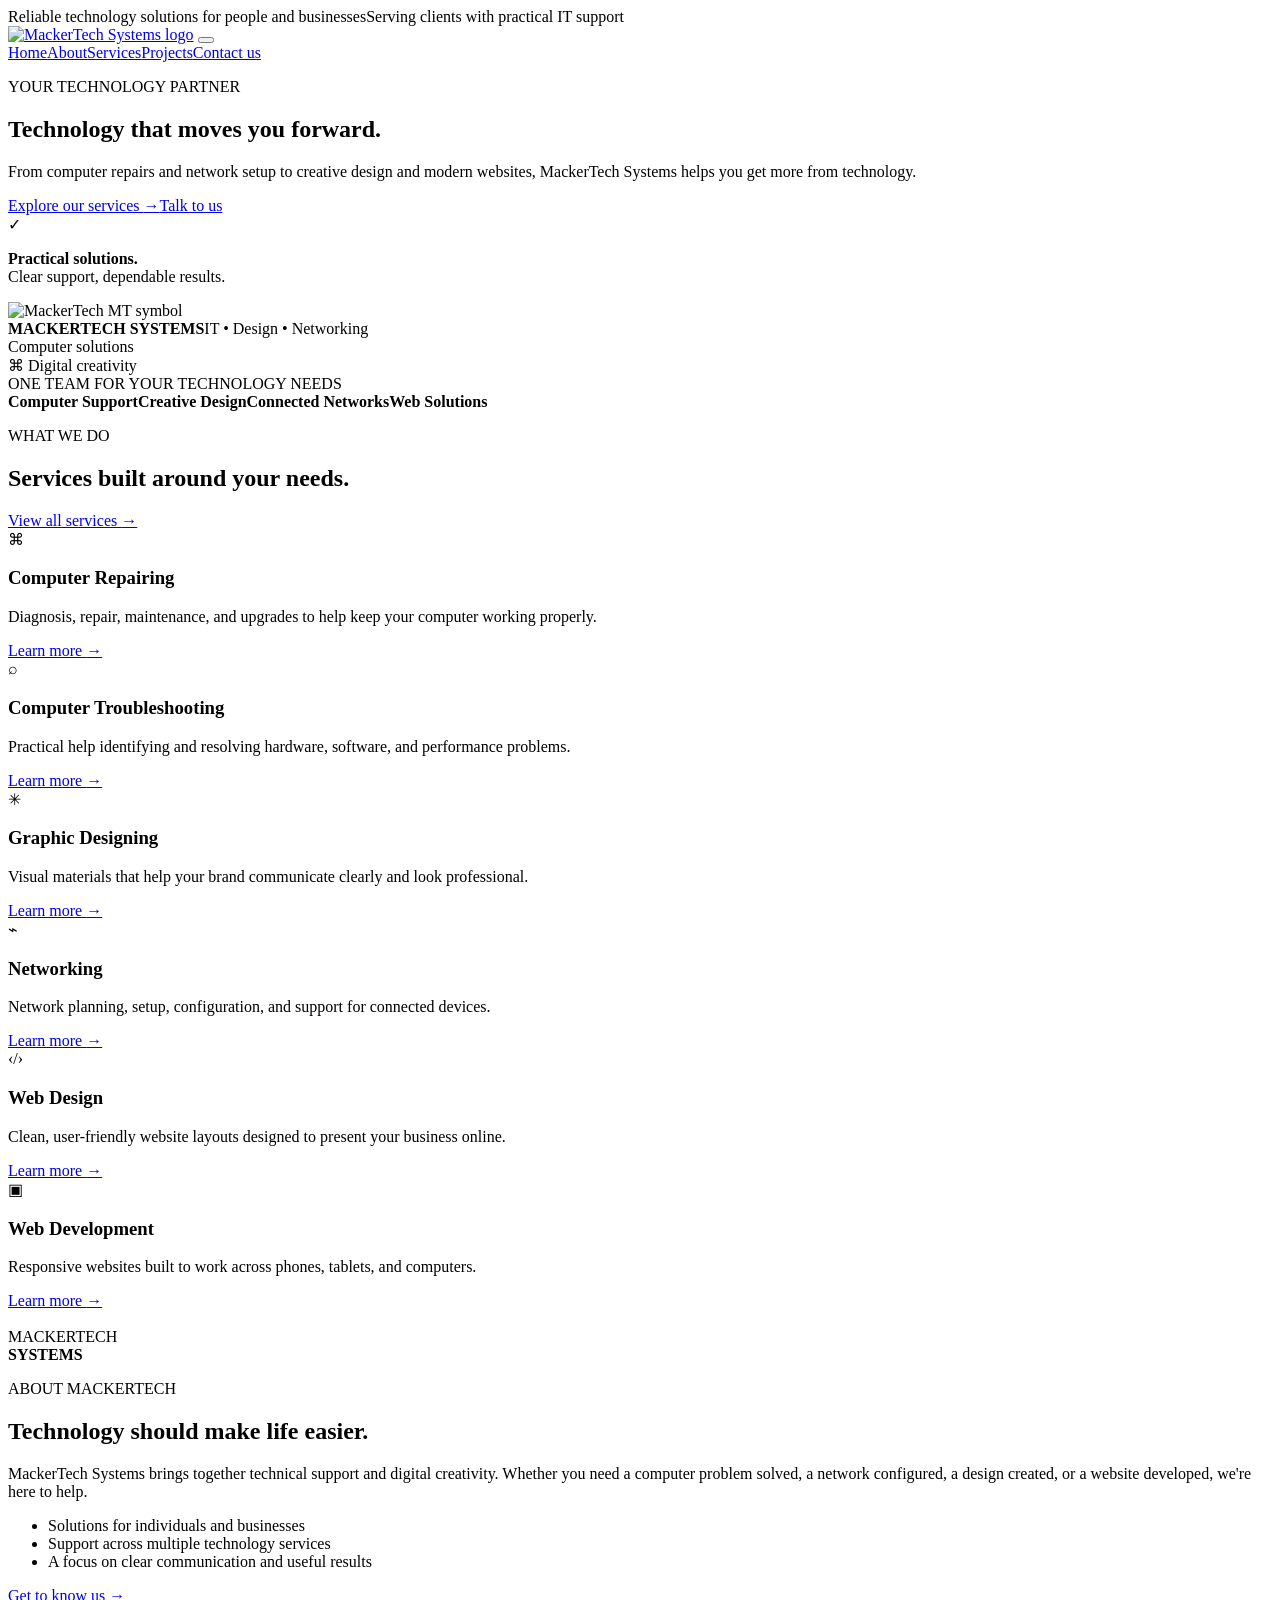
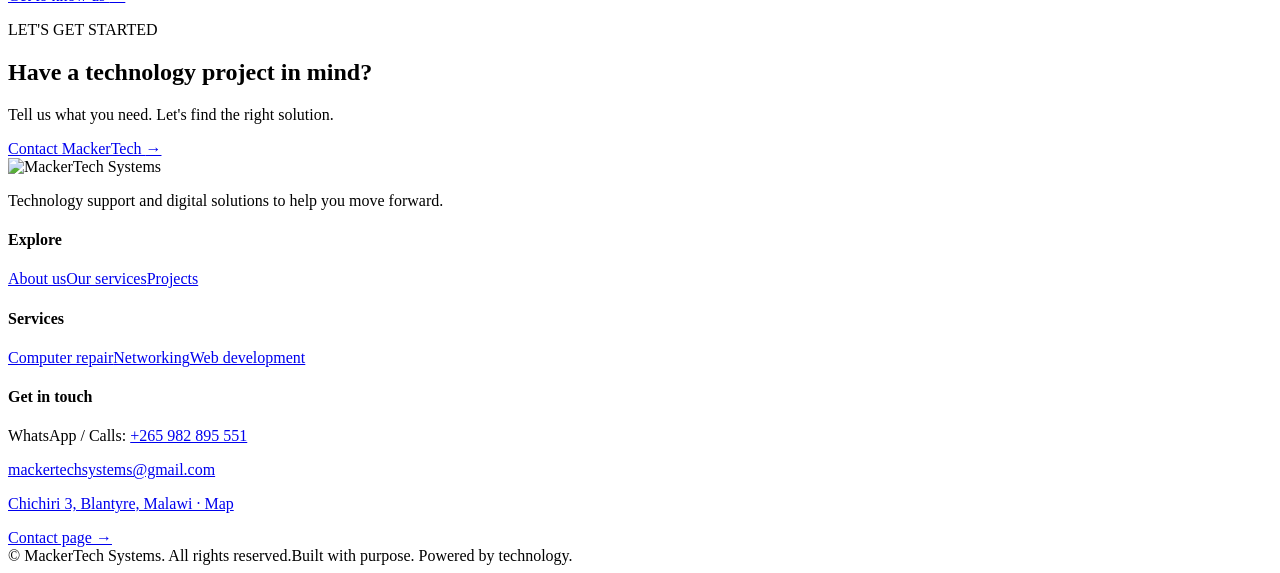
==== index.html @ 125aa9da "adding" ====
<!DOCTYPE html>
<html lang="en">
<head>
  <meta charset="UTF-8">
  <meta name="viewport" content="width=device-width, initial-scale=1.0">
  <meta name="description" content="MackerTech Systems provides computer repair, IT troubleshooting, graphic design, networking, and web design and development services.">
  <title>MackerTech Systems | Technology Made Simple</title>
  <link rel="icon" href="assets/mackertech-icon.png" type="image/png">
  <link rel="stylesheet" href="css/style.css">
  <script src="js/main.js" defer></script>
</head>
<body>
  <div class="top-strip"><div class="container top-strip-inner"><span>Reliable technology solutions for people and businesses</span><span>Serving clients with practical IT support</span></div></div>
  <header class="site-header">
    <div class="container nav-wrap">
      <a class="brand" href="index.html" aria-label="MackerTech Systems home"><img src="assets/mackertech-full-logo.png" alt="MackerTech Systems logo"></a>
      <button class="menu-toggle" aria-label="Open navigation" aria-expanded="false"><span></span><span></span><span></span></button>
      <nav class="main-nav" aria-label="Main navigation">
        <a class="active" href="index.html">Home</a><a href="about.html">About</a><a href="services.html">Services</a><a href="projects.html">Projects</a><a href="contact.html" class="nav-cta">Contact us</a>
      </nav>
    </div>
  </header>

  <main>
    <section class="hero">
      <div class="container hero-grid">
        <div class="hero-copy">
          <p class="eyebrow"><span class="eyebrow-line"></span> YOUR TECHNOLOGY PARTNER</p>
          <h1>Technology that <span>moves you forward.</span></h1>
          <p class="hero-lead">From computer repairs and network setup to creative design and modern websites, MackerTech Systems helps you get more from technology.</p>
          <div class="hero-actions"><a class="btn btn-primary" href="services.html">Explore our services <span>→</span></a><a class="btn btn-outline" href="contact.html">Talk to us</a></div>
          <div class="hero-proof"><div class="proof-icon">✓</div><p><strong>Practical solutions.</strong><br><span>Clear support, dependable results.</span></p></div>
        </div>
        <div class="hero-visual">
          <div class="visual-glow"></div>
          <div class="visual-card main-visual-card"><img src="assets/mackertech-icon.png" alt="MackerTech MT symbol"><div class="visual-caption"><strong>MACKERTECH SYSTEMS</strong><span>IT • Design • Networking</span></div></div>
          <div class="floating-chip chip-one"><span class="chip-dot"></span> Computer solutions</div>
          <div class="floating-chip chip-two"><span class="chip-symbol">⌘</span> Digital creativity</div>
          <div class="visual-ring ring-one"></div><div class="visual-ring ring-two"></div>
        </div>
      </div>
      <div class="hero-bottom-shape"></div>
    </section>

    <section class="trust-row"><div class="container trust-inner"><span>ONE TEAM FOR YOUR TECHNOLOGY NEEDS</span><div class="trust-items"><b>Computer Support</b><i></i><b>Creative Design</b><i></i><b>Connected Networks</b><i></i><b>Web Solutions</b></div></div></section>

    <section class="section section-services">
      <div class="container">
        <div class="section-heading"><div><p class="eyebrow">WHAT WE DO</p><h2>Services built around <span>your needs.</span></h2></div><a class="text-link" href="services.html">View all services <span>→</span></a></div>
        <div class="service-grid">
          <article class="service-card"><div class="service-icon">⌘</div><h3>Computer Repairing</h3><p>Diagnosis, repair, maintenance, and upgrades to help keep your computer working properly.</p><a href="services.html#computer-repair">Learn more <span>→</span></a></article>
          <article class="service-card"><div class="service-icon">⌕</div><h3>Computer Troubleshooting</h3><p>Practical help identifying and resolving hardware, software, and performance problems.</p><a href="services.html#troubleshooting">Learn more <span>→</span></a></article>
          <article class="service-card"><div class="service-icon">✳</div><h3>Graphic Designing</h3><p>Visual materials that help your brand communicate clearly and look professional.</p><a href="services.html#graphic-design">Learn more <span>→</span></a></article>
          <article class="service-card"><div class="service-icon">⌁</div><h3>Networking</h3><p>Network planning, setup, configuration, and support for connected devices.</p><a href="services.html#networking">Learn more <span>→</span></a></article>
          <article class="service-card"><div class="service-icon">‹/›</div><h3>Web Design</h3><p>Clean, user-friendly website layouts designed to present your business online.</p><a href="services.html#web-design">Learn more <span>→</span></a></article>
          <article class="service-card"><div class="service-icon">▣</div><h3>Web Development</h3><p>Responsive websites built to work across phones, tablets, and computers.</p><a href="services.html#web-development">Learn more <span>→</span></a></article>
        </div>
      </div>
    </section>

    <section class="section about-preview"><div class="container about-grid"><div class="about-art"><img src="assets/mackertech-icon.png" alt="" class="about-mark"><div class="about-art-label">MACKERTECH<br><strong>SYSTEMS</strong></div></div><div class="about-copy"><p class="eyebrow">ABOUT MACKERTECH</p><h2>Technology should make life <span>easier.</span></h2><p>MackerTech Systems brings together technical support and digital creativity. Whether you need a computer problem solved, a network configured, a design created, or a website developed, we're here to help.</p><ul class="check-list"><li>Solutions for individuals and businesses</li><li>Support across multiple technology services</li><li>A focus on clear communication and useful results</li></ul><a class="btn btn-primary" href="about.html">Get to know us <span>→</span></a></div></div></section>

    <section class="cta-band"><div class="container cta-inner"><div><p class="eyebrow eyebrow-light">LET'S GET STARTED</p><h2>Have a technology project in mind?</h2><p>Tell us what you need. Let's find the right solution.</p></div><a class="btn btn-white" href="contact.html">Contact MackerTech <span>→</span></a></div></section>
  </main>
  <footer class="site-footer"><div class="container footer-main"><div class="footer-brand"><img src="assets/mackertech-full-logo.png" alt="MackerTech Systems"><p>Technology support and digital solutions to help you move forward.</p></div><div><h4>Explore</h4><a href="about.html">About us</a><a href="services.html">Our services</a><a href="projects.html">Projects</a></div><div><h4>Services</h4><a href="services.html#computer-repair">Computer repair</a><a href="services.html#networking">Networking</a><a href="services.html#web-development">Web development</a></div><div><h4>Get in touch</h4><p>WhatsApp / Calls: <a href="https://wa.me/265982895551">+265 982 895 551</a></p><p><a href="mailto:mackertechsystems@gmail.com">mackertechsystems@gmail.com</a></p><p><a href="https://maps.app.goo.gl/FxrRPJt1HTdb8LQ96" target="_blank" rel="noopener">Chichiri 3, Blantyre, Malawi · Map</a></p><a href="contact.html">Contact page →</a></div></div><div class="container footer-bottom"><span>© <span data-year></span> MackerTech Systems. All rights reserved.</span><span>Built with purpose. Powered by technology.</span></div></footer>
</body>
</html>
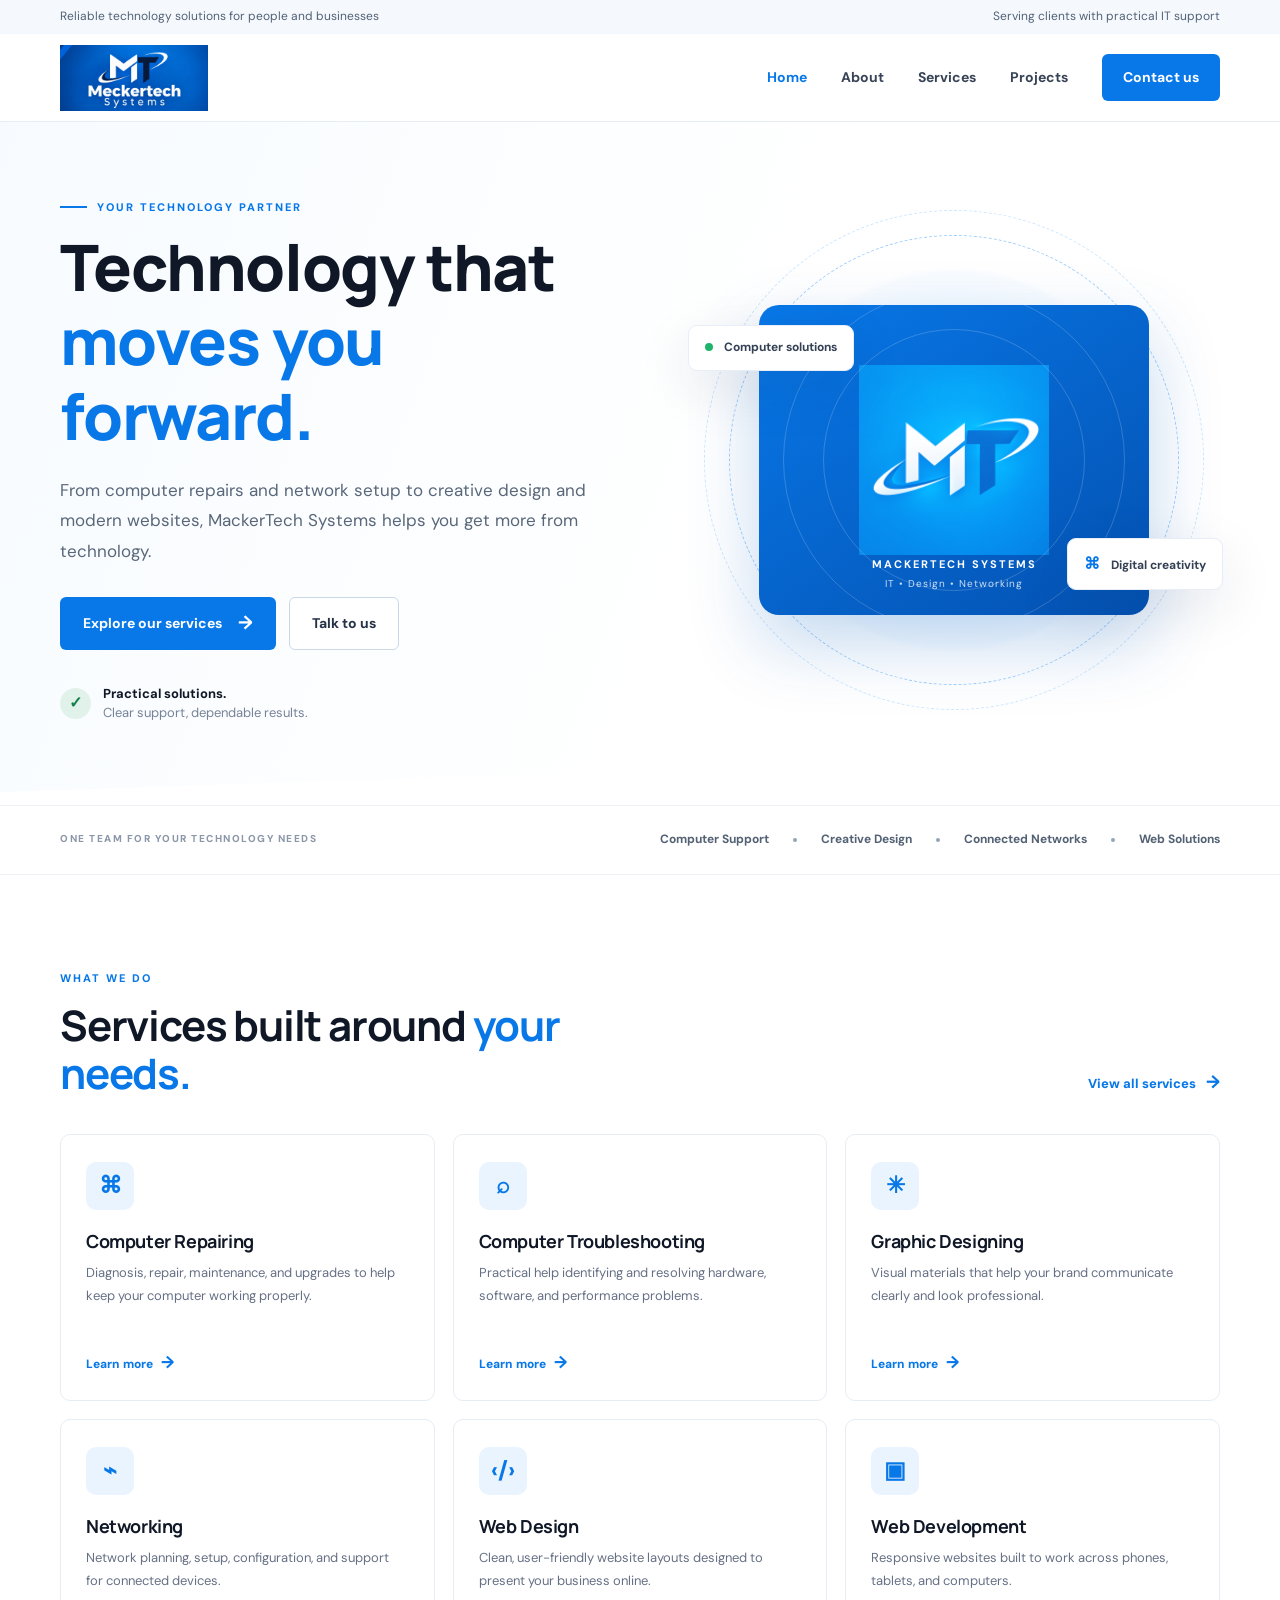
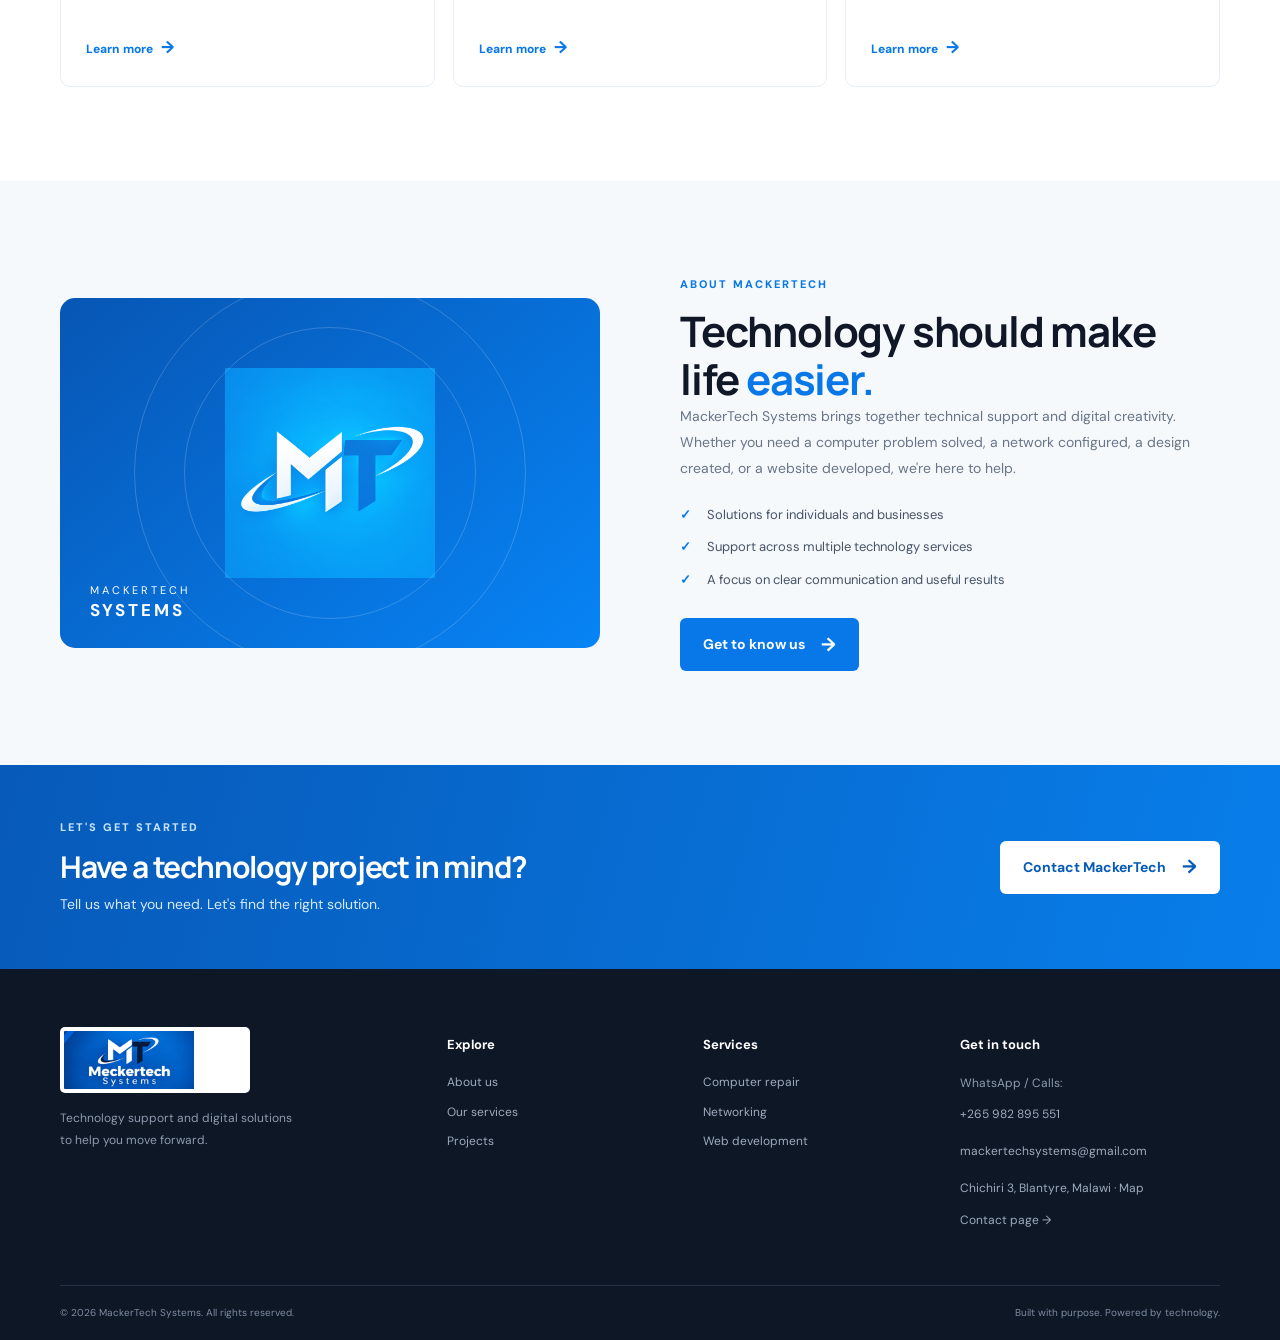
==== commit 78c3e226: "Merge branch 'main' of https://github.com/gondwe090/MackerTech-Systems-Website-" ====
--- a/index.html
+++ b/index.html
@@ -3,6 +3,7 @@
 <head>
   <meta charset="UTF-8">
   <meta name="viewport" content="width=device-width, initial-scale=1.0">
+  <meta name="keywords" content="MackerTech Systems, computer repair, mackertech-systems, graphic design, networking, web design, web development, technology support, Malawi, mackertech systems mw">
   <meta name="description" content="MackerTech Systems provides computer repair, IT troubleshooting, graphic design, networking, and web design and development services.">
   <title>MackerTech Systems | Technology Made Simple</title>
   <link rel="icon" href="assets/mackertech-icon.png" type="image/png">
--- a/css/style.css
+++ b/css/style.css
@@ -0,0 +1,20 @@
+@import url('https://fonts.googleapis.com/css2?family=DM+Sans:wght@400;500;600;700;800&family=Manrope:wght@400;500;600;700;800&display=swap');
+:root{--blue:#0878e8;--blue-dark:#0759b5;--blue-soft:#eaf4ff;--ink:#101827;--muted:#667085;--line:#e7edf4;--white:#fff;--soft:#f6f9fc;--shadow:0 18px 55px rgba(16,40,75,.10)}
+*{box-sizing:border-box}html{scroll-behavior:smooth;scroll-padding-top:100px}body{margin:0;background:#fff;color:var(--ink);font-family:'DM Sans',Arial,sans-serif;line-height:1.65}a{color:inherit;text-decoration:none}img{max-width:100%;display:block}.container{width:min(1160px,calc(100% - 44px));margin:auto}.top-strip{background:#f5f9fe;color:#526174;font-size:12px}.top-strip-inner{min-height:34px;display:flex;justify-content:space-between;align-items:center}.site-header{height:88px;background:#fff;position:sticky;top:0;z-index:50;border-bottom:1px solid rgba(225,233,243,.8)}.nav-wrap{height:100%;display:flex;align-items:center;justify-content:space-between}.brand img{width:205px;height:66px;object-fit:contain;object-position:left center}.main-nav{display:flex;align-items:center;gap:34px;font-size:14px;font-weight:700;color:#384456}.main-nav a{transition:color .2s}.main-nav a:hover,.main-nav a.active{color:var(--blue)}.main-nav .nav-cta{padding:12px 21px;background:var(--blue);color:white;border-radius:6px}.main-nav .nav-cta:hover{background:var(--blue-dark);color:white}.menu-toggle{display:none;background:none;border:0;padding:8px}.menu-toggle span{display:block;width:24px;height:2px;background:#172235;margin:5px}
+.hero{position:relative;overflow:hidden;background:linear-gradient(110deg,#f7fbff 0%,#fff 58%);padding:76px 0 82px}.hero-grid{display:grid;grid-template-columns:1.05fr .95fr;align-items:center;gap:40px;position:relative;z-index:1}.eyebrow{font-size:11px;font-weight:800;letter-spacing:2px;color:var(--blue);margin:0 0 14px;display:flex;align-items:center;gap:10px}.eyebrow-line{width:27px;height:2px;background:var(--blue)}h1,h2,h3,h4,p{margin-top:0}h1,h2,h3{font-family:Manrope,'DM Sans',sans-serif;line-height:1.16;letter-spacing:-1.2px}.hero h1{font-size:clamp(42px,5vw,66px);max-width:650px;margin:0 0 22px;font-weight:800}.hero h1 span,h2 span,.page-hero h1 span{color:var(--blue)}.hero-lead{max-width:565px;font-size:17px;line-height:1.8;color:#596779;margin-bottom:30px}.hero-actions{display:flex;gap:13px;flex-wrap:wrap}.btn{display:inline-flex;align-items:center;justify-content:center;gap:16px;padding:14px 22px;border-radius:6px;font-weight:700;font-size:14px;transition:.2s;border:1px solid transparent}.btn span{font-size:19px;line-height:10px}.btn-primary{background:var(--blue);color:white}.btn-primary:hover{background:var(--blue-dark);transform:translateY(-2px)}.btn-outline{border-color:#cbd8e7;color:#253247;background:#fff}.btn-outline:hover{border-color:var(--blue);color:var(--blue)}.hero-proof{display:flex;align-items:center;gap:12px;margin-top:34px}.proof-icon{width:31px;height:31px;border-radius:50%;background:#e0f2e9;color:#16804b;display:grid;place-items:center;font-weight:900}.hero-proof p{margin:0;font-size:13px;line-height:1.5}.hero-proof p span{color:#778397}.hero-visual{min-height:410px;position:relative;display:grid;place-items:center}.visual-glow{position:absolute;width:390px;height:390px;border-radius:50%;background:radial-gradient(circle,#d8edff 0%,rgba(216,237,255,.15) 68%,transparent 70%)}.main-visual-card{position:relative;z-index:2;width:min(390px,82%);height:310px;background:linear-gradient(145deg,#0878e8,#0451b1);border-radius:20px;box-shadow:0 28px 70px rgba(0,91,190,.24);display:flex;flex-direction:column;align-items:center;justify-content:center;overflow:hidden}.main-visual-card:before,.main-visual-card:after{content:"";position:absolute;border:1px solid rgba(255,255,255,.18);border-radius:50%;width:340px;height:340px}.main-visual-card:after{width:260px;height:260px}.main-visual-card img{width:190px;height:190px;object-fit:contain;position:relative;z-index:1;mix-blend-mode:screen}.visual-caption{position:absolute;bottom:23px;text-align:center;color:#fff;z-index:2;display:grid;gap:3px;letter-spacing:2px;font-size:11px}.visual-caption span{font-size:10px;letter-spacing:1px;opacity:.8}.floating-chip{position:absolute;z-index:3;background:#fff;border:1px solid #e7eef7;box-shadow:var(--shadow);padding:12px 16px;border-radius:9px;font-size:12px;font-weight:700;color:#344054}.chip-one{top:70px;left:0}.chip-two{right:-3px;bottom:75px}.chip-dot{display:inline-block;width:8px;height:8px;background:#20b36b;border-radius:50%;margin-right:8px}.chip-symbol{color:var(--blue);font-size:16px;margin-right:8px}.visual-ring{position:absolute;border:1px dashed #9ecfff;border-radius:50%;width:450px;height:450px}.ring-two{width:500px;height:500px;opacity:.5}.hero-bottom-shape{position:absolute;bottom:-90px;left:-3%;width:106%;height:125px;background:#fff;transform:rotate(-2deg)}
+.trust-row{border-top:1px solid #eef2f6;border-bottom:1px solid #eef2f6;padding:24px 0}.trust-inner{display:flex;align-items:center;justify-content:space-between;gap:20px}.trust-inner>span{font-size:10px;letter-spacing:1.5px;font-weight:800;color:#8b97a8}.trust-items{display:flex;align-items:center;gap:24px;color:#536174;font-size:12px}.trust-items i{height:4px;width:4px;background:#93a3b8;border-radius:50%}.section{padding:94px 0}.section-heading{display:flex;justify-content:space-between;align-items:end;margin-bottom:36px}.section-heading h2,.about-copy h2,.contact-info h2{font-size:clamp(30px,3.5vw,42px);margin:0;max-width:600px}.text-link{color:var(--blue);font-size:13px;font-weight:800}.text-link span{font-size:18px;margin-left:7px}.service-grid{display:grid;grid-template-columns:repeat(3,1fr);gap:18px}.service-card{border:1px solid var(--line);border-radius:10px;padding:27px 25px 24px;background:#fff;transition:.25s}.service-card:hover{transform:translateY(-5px);box-shadow:var(--shadow);border-color:#cfe5ff}.service-icon,.detail-icon{width:48px;height:48px;display:grid;place-items:center;border-radius:10px;background:var(--blue-soft);color:var(--blue);font-size:23px;font-weight:800;margin-bottom:21px}.service-card h3{font-size:18px;letter-spacing:-.4px;margin-bottom:10px}.service-card p{font-size:13px;color:var(--muted);line-height:1.75;min-height:68px;margin-bottom:18px}.service-card a{font-size:12px;font-weight:800;color:var(--blue)}.service-card a span{font-size:17px;margin-left:5px}
+.about-preview{background:var(--soft)}.about-grid{display:grid;grid-template-columns:1fr 1fr;gap:80px;align-items:center}.about-art{height:350px;border-radius:15px;background:linear-gradient(140deg,#0756b4,#0784f5);display:grid;place-items:center;position:relative;overflow:hidden}.about-art:before,.about-art:after{content:"";position:absolute;border:1px solid rgba(255,255,255,.18);width:390px;height:390px;border-radius:50%}.about-art:after{width:290px;height:290px}.about-mark{width:210px;height:210px;object-fit:contain;position:relative;z-index:1;mix-blend-mode:screen}.about-art-label{position:absolute;bottom:24px;left:30px;color:white;letter-spacing:3px;font-size:11px;line-height:1.5}.about-art-label strong{font-size:17px}.about-copy p:not(.eyebrow){font-size:14px;color:#687587;line-height:1.85}.check-list{list-style:none;padding:0;margin:22px 0 28px}.check-list li{position:relative;padding-left:27px;margin:11px 0;font-size:13px;color:#465467}.check-list li:before{content:"✓";position:absolute;left:0;color:var(--blue);font-weight:900}.cta-band{background:linear-gradient(105deg,#075ab9,#087eea);padding:53px 0;color:white}.cta-inner{display:flex;align-items:center;justify-content:space-between;gap:25px}.cta-inner h2{font-size:30px;margin:0 0 8px}.cta-inner p:not(.eyebrow){margin:0;color:#d7eaff;font-size:14px}.eyebrow-light{color:#c8e4ff}.btn-white{background:#fff;color:#075bb8}.btn-white:hover{background:#eaf4ff;transform:translateY(-2px)}
+.site-footer{background:#0e1726;color:#c4cedb;padding:58px 0 0}.footer-main{display:grid;grid-template-columns:1.6fr 1fr 1fr 1.2fr;gap:40px;padding-bottom:44px}.footer-brand img{width:190px;height:66px;object-fit:contain;object-position:left center;background:#fff;border-radius:5px;padding:4px}.footer-brand p,.site-footer p{font-size:12px;color:#8e9bad;line-height:1.8;max-width:240px;margin-top:15px}.site-footer h4{font-size:13px;color:#fff;margin:7px 0 17px}.site-footer a{display:block;font-size:12px;color:#9eabbc;margin:10px 0}.site-footer a:hover{color:#fff}.placeholder-note{font-size:11px!important}.footer-bottom{border-top:1px solid #253144;padding:19px 0;display:flex;justify-content:space-between;gap:15px;color:#7f8da0;font-size:10px}
+.page-hero{padding:75px 0 70px;background:linear-gradient(105deg,#f3f9ff,#fff 70%);border-bottom:1px solid #edf2f7}.page-hero h1{font-size:clamp(38px,5vw,54px);margin:0 0 15px}.page-hero p:not(.eyebrow){color:#69778a;font-size:16px;max-width:650px;margin:0}.about-page-grid{padding-top:5px}.soft-section{background:var(--soft)}.centered{justify-content:center;text-align:center}.centered .eyebrow{justify-content:center}.values-grid{display:grid;grid-template-columns:repeat(3,1fr);gap:18px}.value-card{background:white;border:1px solid var(--line);padding:28px;border-radius:10px}.value-card>span{font-size:12px;color:var(--blue);font-weight:800;letter-spacing:1px}.value-card h3{font-size:20px;margin:18px 0 9px}.value-card p{font-size:13px;color:var(--muted);margin:0}.service-detail-list{display:grid;gap:0}.service-detail{display:grid;grid-template-columns:75px 1fr;gap:24px;padding:35px 0;border-bottom:1px solid var(--line);scroll-margin-top:115px}.service-detail:first-child{padding-top:0}.detail-icon{width:60px;height:60px;font-size:26px}.service-detail .eyebrow{margin-bottom:8px}.service-detail h2{font-size:27px;margin:0 0 12px}.service-detail p:not(.eyebrow){font-size:14px;color:var(--muted);max-width:790px;margin-bottom:12px}.bullet-list{display:flex;flex-wrap:wrap;gap:8px 28px;padding-left:18px;color:#475467;font-size:12px}.bullet-list li::marker{color:var(--blue)}.notice-box{background:#f0f7ff;border:1px solid #d7eaff;border-left:4px solid var(--blue);padding:18px 22px;border-radius:7px;margin-bottom:28px}.notice-box strong{font-size:14px}.notice-box p{font-size:12px;color:#607087;margin:5px 0 0}.project-grid{display:grid;grid-template-columns:repeat(3,1fr);gap:20px}.project-card{border:1px solid var(--line);border-radius:10px;overflow:hidden}.project-placeholder{height:205px;display:flex;align-items:center;justify-content:center;position:relative;font-family:Manrope,sans-serif;font-weight:800;letter-spacing:5px;font-size:24px}.project-placeholder b{position:absolute;right:18px;bottom:12px;font-size:12px;letter-spacing:1px}.project-blue{background:linear-gradient(135deg,#0757b3,#1391ff);color:#fff}.project-light{background:linear-gradient(135deg,#e9f4ff,#b9dcff);color:#075bb8}.project-dark{background:linear-gradient(135deg,#101827,#263d5d);color:#fff}.project-info{padding:21px}.project-info>span{font-size:9px;letter-spacing:1.5px;color:var(--blue);font-weight:800}.project-info h3{font-size:18px;margin:8px 0}.project-info p{font-size:12px;color:var(--muted);margin:0}.contact-grid{display:grid;grid-template-columns:.85fr 1.15fr;gap:70px;align-items:start}.contact-info h2{margin-bottom:18px}.contact-info>p:not(.eyebrow){color:var(--muted);font-size:14px;line-height:1.8}.contact-method{display:flex;gap:14px;align-items:center;margin:24px 0}.contact-method-icon{width:43px;height:43px;background:var(--blue-soft);color:var(--blue);display:grid;place-items:center;border-radius:9px;font-size:19px}.contact-method div:last-child{display:grid;gap:3px}.contact-method strong{font-size:13px}.contact-method span{font-size:12px;color:#69778a}.contact-social-note{background:#f5f9fe;border-radius:7px;padding:14px;color:#68778b;font-size:11px}.contact-form{border:1px solid var(--line);padding:30px;border-radius:12px;box-shadow:0 12px 45px rgba(16,40,75,.06)}.contact-form h3{font-size:23px;margin-bottom:7px}.form-intro{font-size:12px;color:var(--muted);margin-bottom:22px}.contact-form label{display:block;font-size:12px;font-weight:700;margin:15px 0 7px}.contact-form input,.contact-form select,.contact-form textarea{width:100%;padding:12px 13px;border:1px solid #dce4ee;border-radius:6px;background:#fff;font:inherit;font-size:13px;color:#263448;outline:none}.contact-form input:focus,.contact-form select:focus,.contact-form textarea:focus{border-color:var(--blue);box-shadow:0 0 0 3px rgba(8,120,232,.1)}.contact-form textarea{resize:vertical}.form-submit{margin-top:20px;border:0;cursor:pointer}.form-status{font-size:10px;color:#8995a5;margin:12px 0 0}
+@media(max-width:900px){.main-nav{gap:19px}.hero-grid{gap:15px}.hero-visual{min-height:360px}.main-visual-card{height:275px}.floating-chip{font-size:10px;padding:10px}.chip-one{left:-5px}.chip-two{right:-5px}.about-grid{gap:42px}.footer-main{grid-template-columns:1.4fr 1fr 1fr;gap:28px}.footer-main>div:last-child{display:none}.contact-grid{gap:35px}}
+@media(max-width:700px){.container{width:min(100% - 34px,560px)}.top-strip-inner{justify-content:center;text-align:center}.top-strip-inner span:last-child{display:none}.site-header{height:74px}.brand img{width:174px;height:58px}.menu-toggle{display:block}.main-nav{display:none;position:absolute;top:73px;left:0;right:0;background:white;padding:18px 24px 24px;box-shadow:0 18px 25px rgba(16,40,75,.1);flex-direction:column;align-items:stretch;gap:0}.main-nav.open{display:flex}.main-nav a{padding:12px 4px}.main-nav .nav-cta{text-align:center;margin-top:8px;padding:12px}.hero{padding:56px 0 55px}.hero-grid{grid-template-columns:1fr;gap:20px}.hero h1{font-size:43px}.hero-lead{font-size:15px}.hero-visual{min-height:340px;margin-top:8px}.main-visual-card{width:75%;height:260px}.main-visual-card img{width:155px;height:155px}.visual-ring{width:360px;height:360px}.ring-two{width:400px;height:400px}.chip-one{top:35px;left:0}.chip-two{bottom:38px;right:0}.trust-inner{display:block}.trust-inner>span{display:block;margin-bottom:15px}.trust-items{flex-wrap:wrap;gap:10px 14px}.trust-items i{display:none}.section{padding:68px 0}.section-heading{align-items:start;gap:15px;flex-direction:column}.section-heading h2,.about-copy h2,.contact-info h2{font-size:32px}.service-grid{grid-template-columns:1fr 1fr;gap:12px}.service-card{padding:20px 17px}.service-card p{min-height:0}.service-card h3{font-size:16px}.about-grid{grid-template-columns:1fr;gap:32px}.about-art{height:290px}.about-mark{width:175px;height:175px}.cta-inner{align-items:flex-start;flex-direction:column}.cta-inner h2{font-size:26px}.footer-main{grid-template-columns:1fr 1fr;gap:28px}.footer-brand{grid-column:1/-1}.footer-main>div:last-child{display:block}.footer-bottom{flex-direction:column;gap:6px}.page-hero{padding:55px 0}.page-hero h1{font-size:40px}.values-grid,.project-grid{grid-template-columns:1fr}.service-detail{grid-template-columns:52px 1fr;gap:14px;padding:27px 0}.detail-icon{width:48px;height:48px;font-size:20px}.service-detail h2{font-size:23px}.bullet-list{display:block}.contact-grid{grid-template-columns:1fr;gap:35px}.contact-form{padding:23px 19px}}
+@media(max-width:390px){.service-grid{grid-template-columns:1fr}.hero h1{font-size:38px}.hero-visual{min-height:300px}.main-visual-card{height:235px}.floating-chip{font-size:9px}.footer-main{grid-template-columns:1fr 1fr}}
+
+/* Corrected MackerTech Systems wordmark */
+.brand-lockup,.footer-brand-lockup{display:inline-flex;align-items:center;gap:9px;color:#075fbd;font-family:Manrope,'DM Sans',sans-serif;font-size:23px;font-weight:800;letter-spacing:-1px;line-height:1}
+.brand-lockup img{width:48px;height:48px;object-fit:contain}
+.brand-lockup small,.footer-brand-lockup small{display:block;font-family:'DM Sans',sans-serif;font-size:10px;font-weight:700;letter-spacing:3px;text-transform:uppercase;color:#172235;margin-top:4px}
+.footer-brand-lockup{background:#fff;border-radius:5px;padding:7px 10px;font-size:19px}
+.footer-brand-lockup img{width:42px;height:42px;object-fit:contain}
+.footer-brand-lockup small{font-size:9px}
+@media(max-width:700px){.brand-lockup{font-size:20px}.brand-lockup img{width:42px;height:42px}}
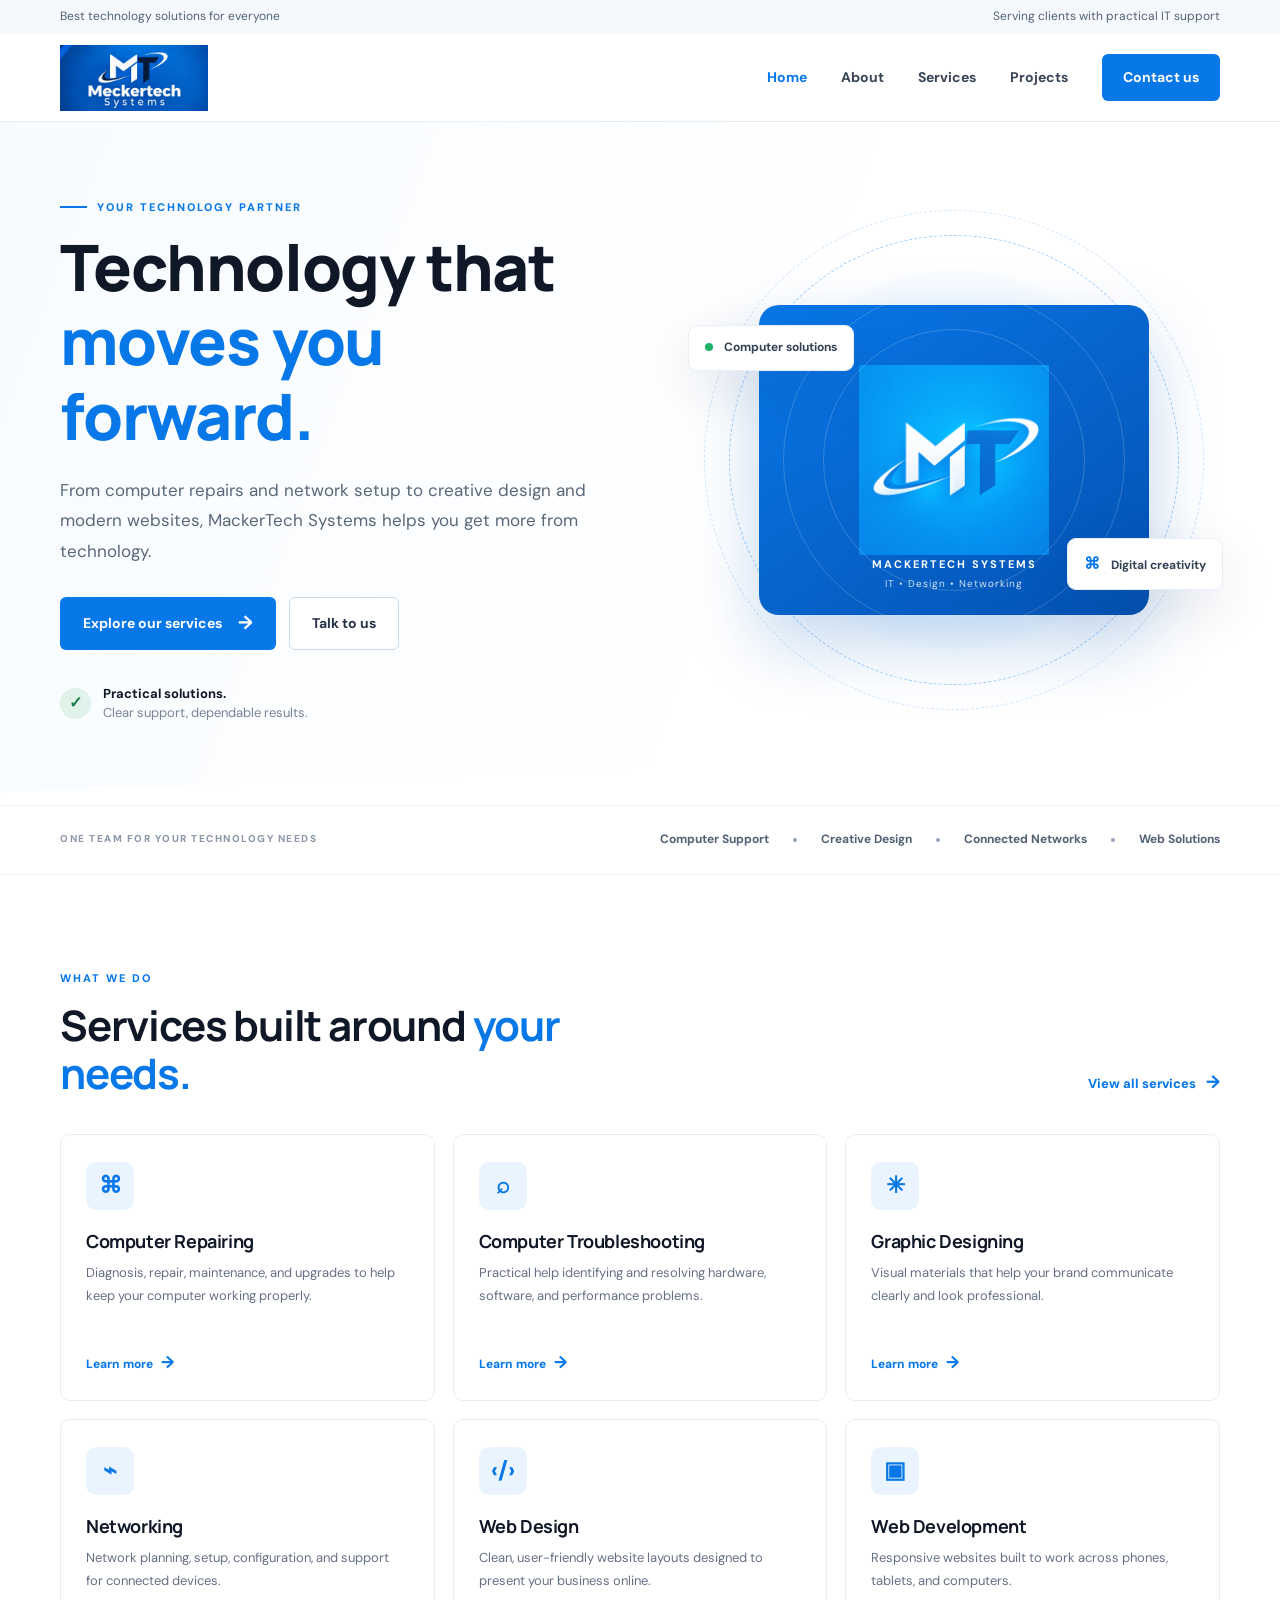
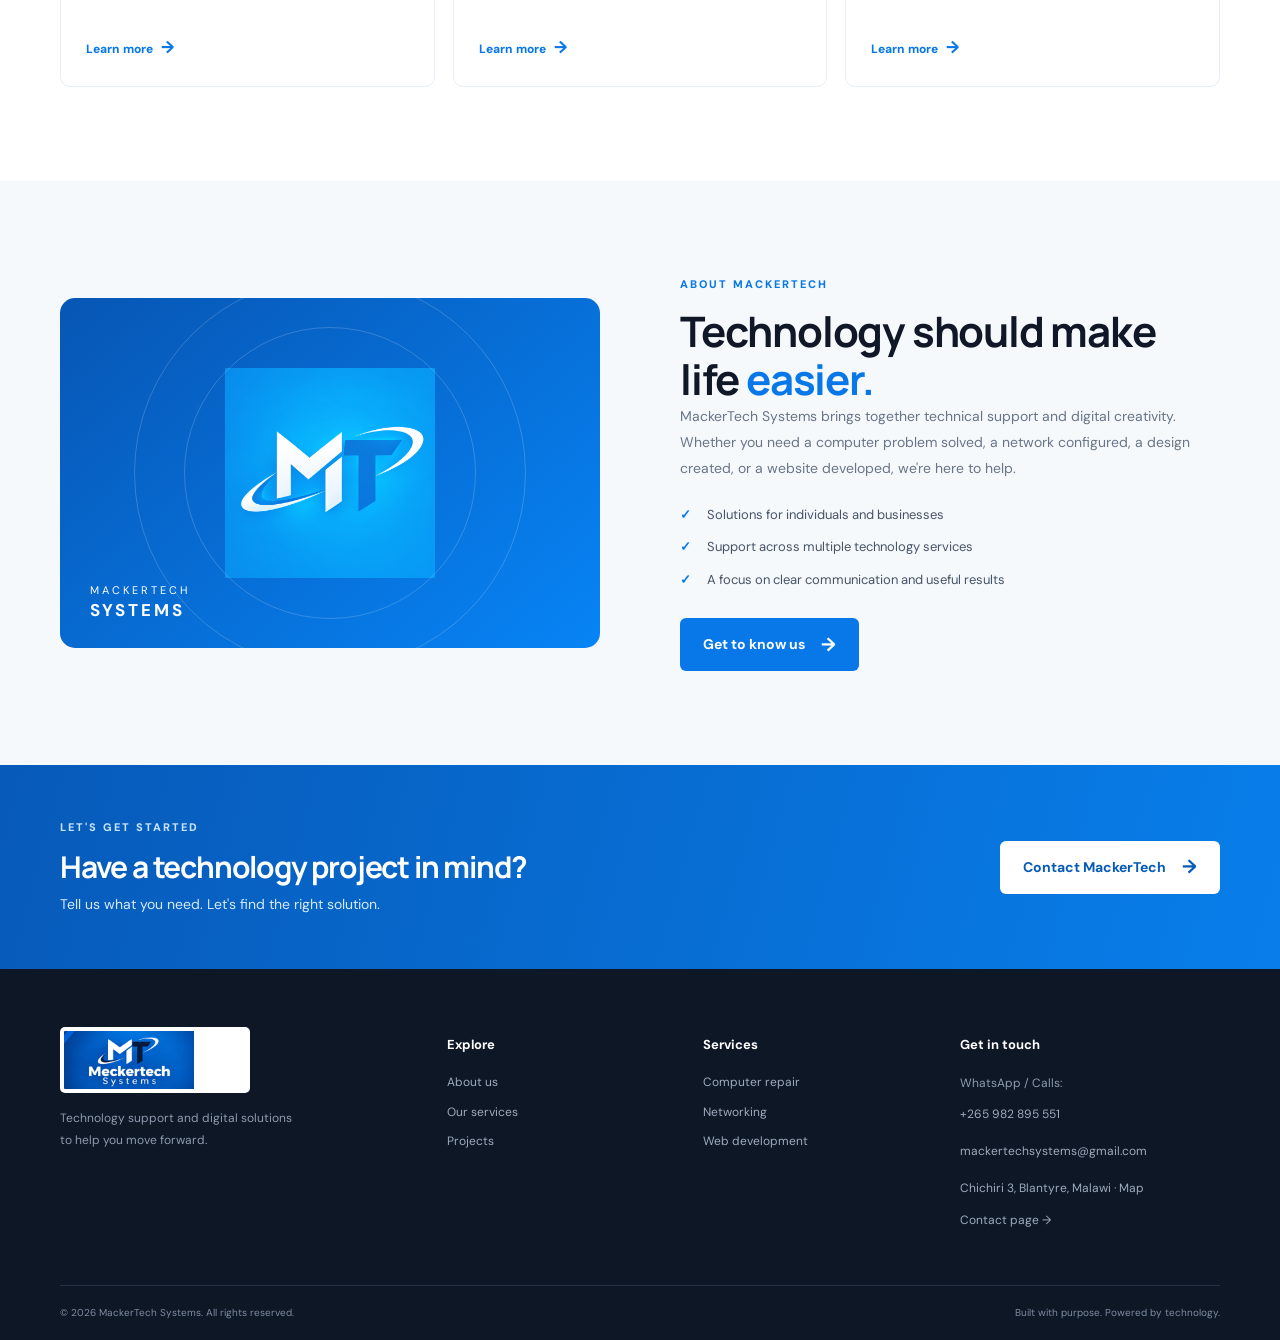
==== commit 927dbb4d: "add" ====
--- a/index.html
+++ b/index.html
@@ -11,7 +11,7 @@
   <script src="js/main.js" defer></script>
 </head>
 <body>
-  <div class="top-strip"><div class="container top-strip-inner"><span>Reliable technology solutions for people and businesses</span><span>Serving clients with practical IT support</span></div></div>
+  <div class="top-strip"><div class="container top-strip-inner"><span>Best technology solutions for everyone</span><span>Serving clients with practical IT support</span></div></div>
   <header class="site-header">
     <div class="container nav-wrap">
       <a class="brand" href="index.html" aria-label="MackerTech Systems home"><img src="assets/mackertech-full-logo.png" alt="MackerTech Systems logo"></a>
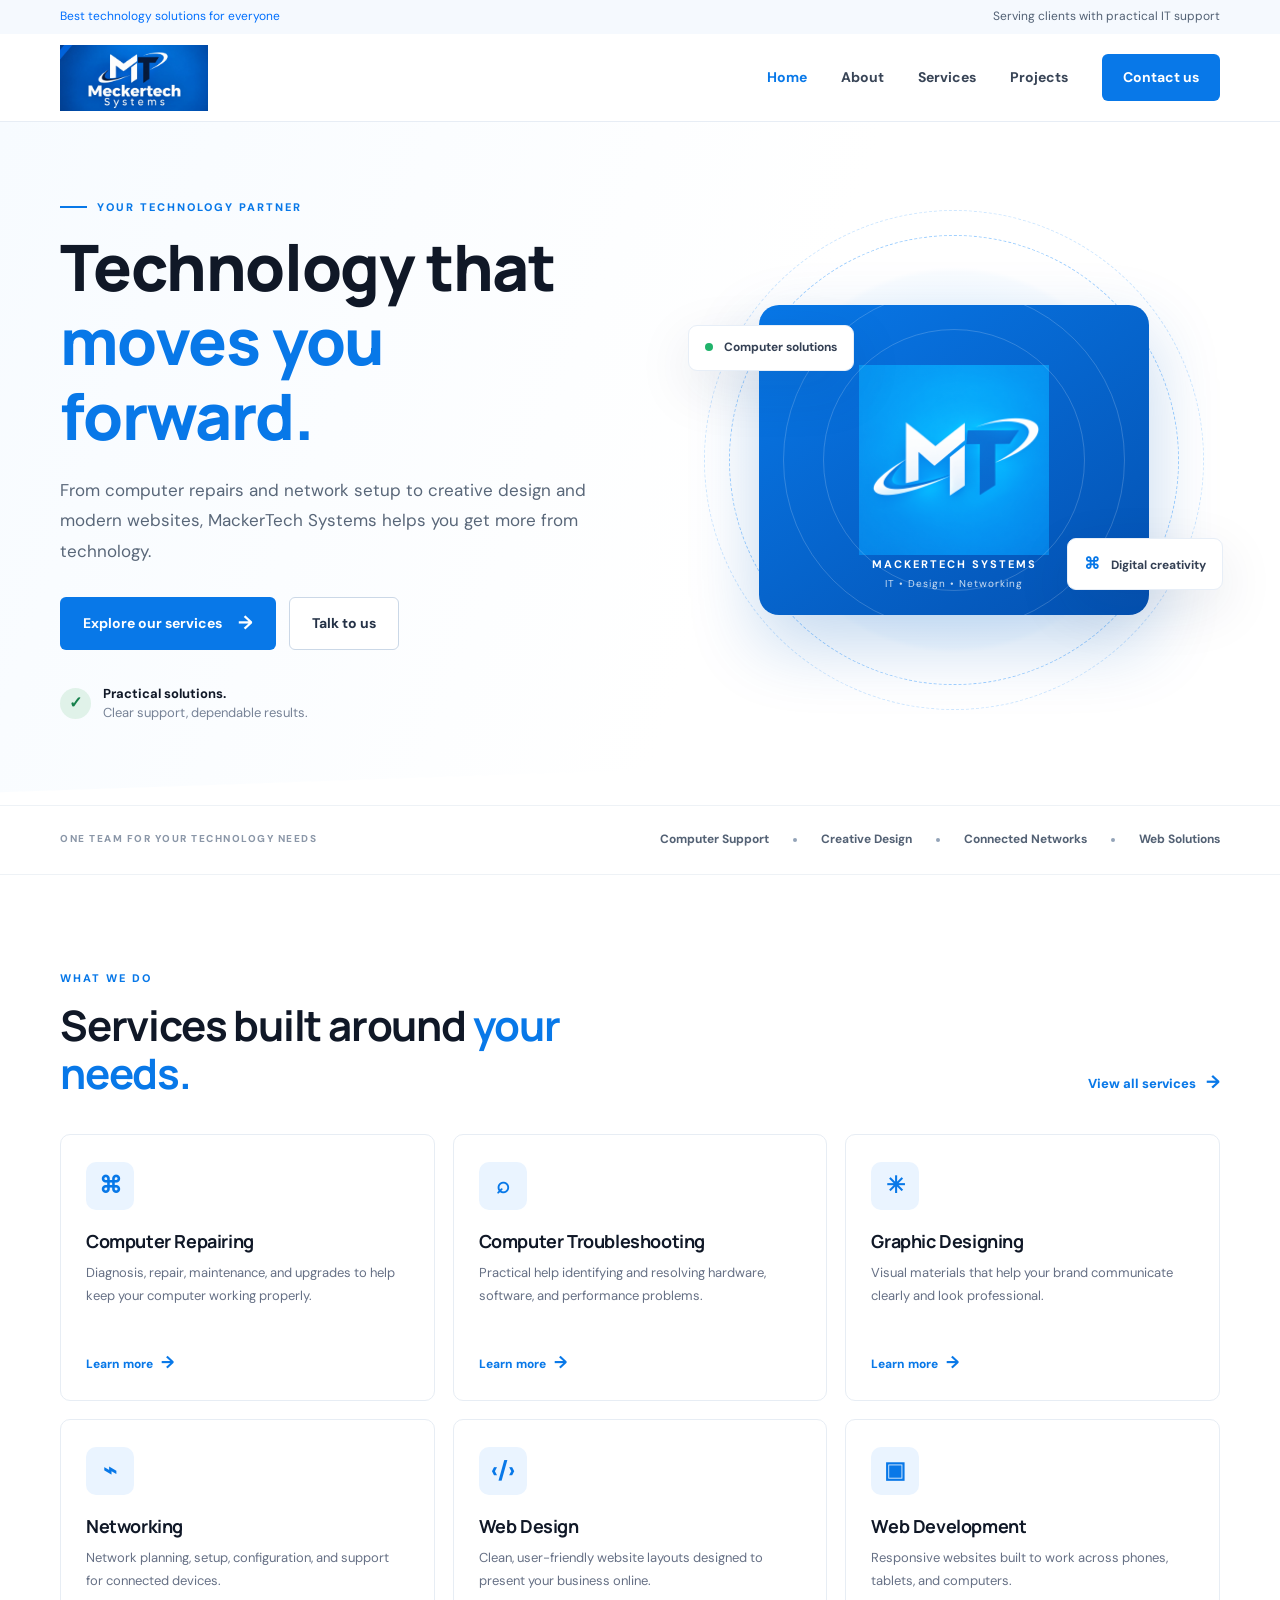
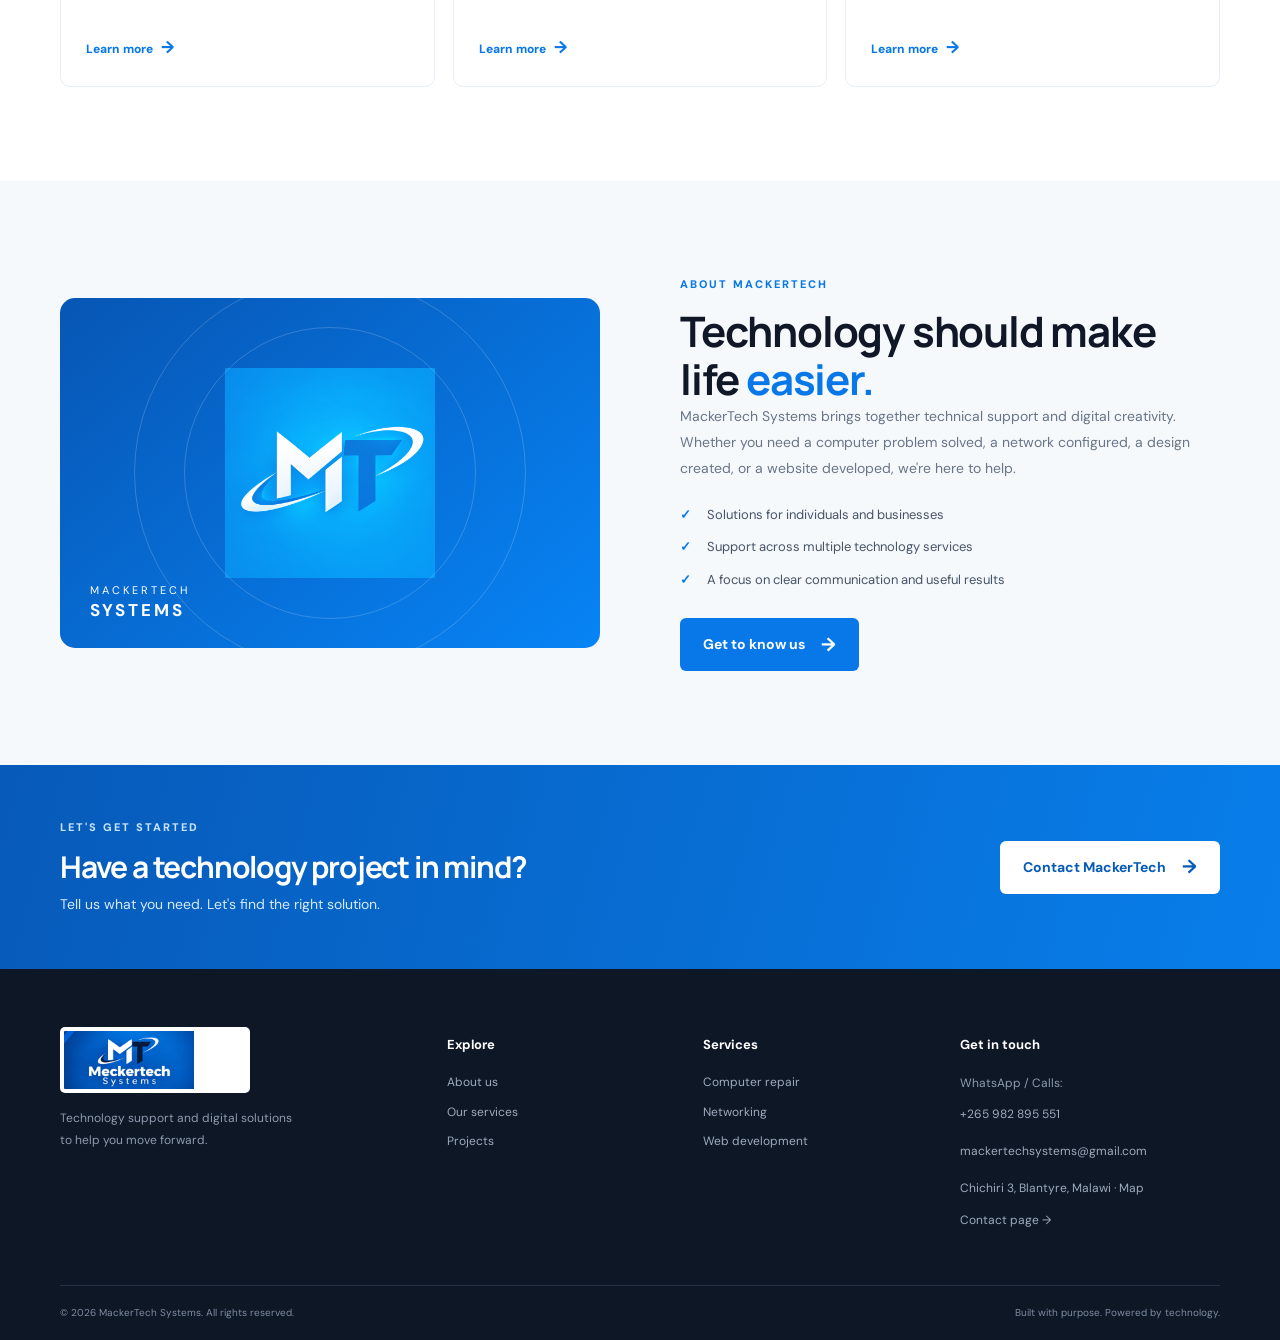
==== commit 36f0e59e: "adding a new feature to the index.html file" ====
--- a/index.html
+++ b/index.html
@@ -3,7 +3,7 @@
 <head>
   <meta charset="UTF-8">
   <meta name="viewport" content="width=device-width, initial-scale=1.0">
-  <meta name="keywords" content="MackerTech Systems, computer repair, mackertech-systems, graphic design, networking, web design, web development, technology support, Malawi, mackertech systems mw">
+  <meta name="keywords" content="MackerTech Systems, computer repair, mackertech-systems, graphic design,mubas, MUBAS, networking, web design, web development, technology support, Malawi, mackertech systems mw">
   <meta name="description" content="MackerTech Systems provides computer repair, IT troubleshooting, graphic design, networking, and web design and development services.">
   <title>MackerTech Systems | Technology Made Simple</title>
   <link rel="icon" href="assets/mackertech-icon.png" type="image/png">
@@ -11,7 +11,7 @@
   <script src="js/main.js" defer></script>
 </head>
 <body>
-  <div class="top-strip"><div class="container top-strip-inner"><span>Best technology solutions for everyone</span><span>Serving clients with practical IT support</span></div></div>
+  <div class="top-strip"><div class="container top-strip-inner"><span style="color: #016ffd;">Best technology solutions for everyone</span><span>Serving clients with practical IT support</span></div></div>
   <header class="site-header">
     <div class="container nav-wrap">
       <a class="brand" href="index.html" aria-label="MackerTech Systems home"><img src="assets/mackertech-full-logo.png" alt="MackerTech Systems logo"></a>
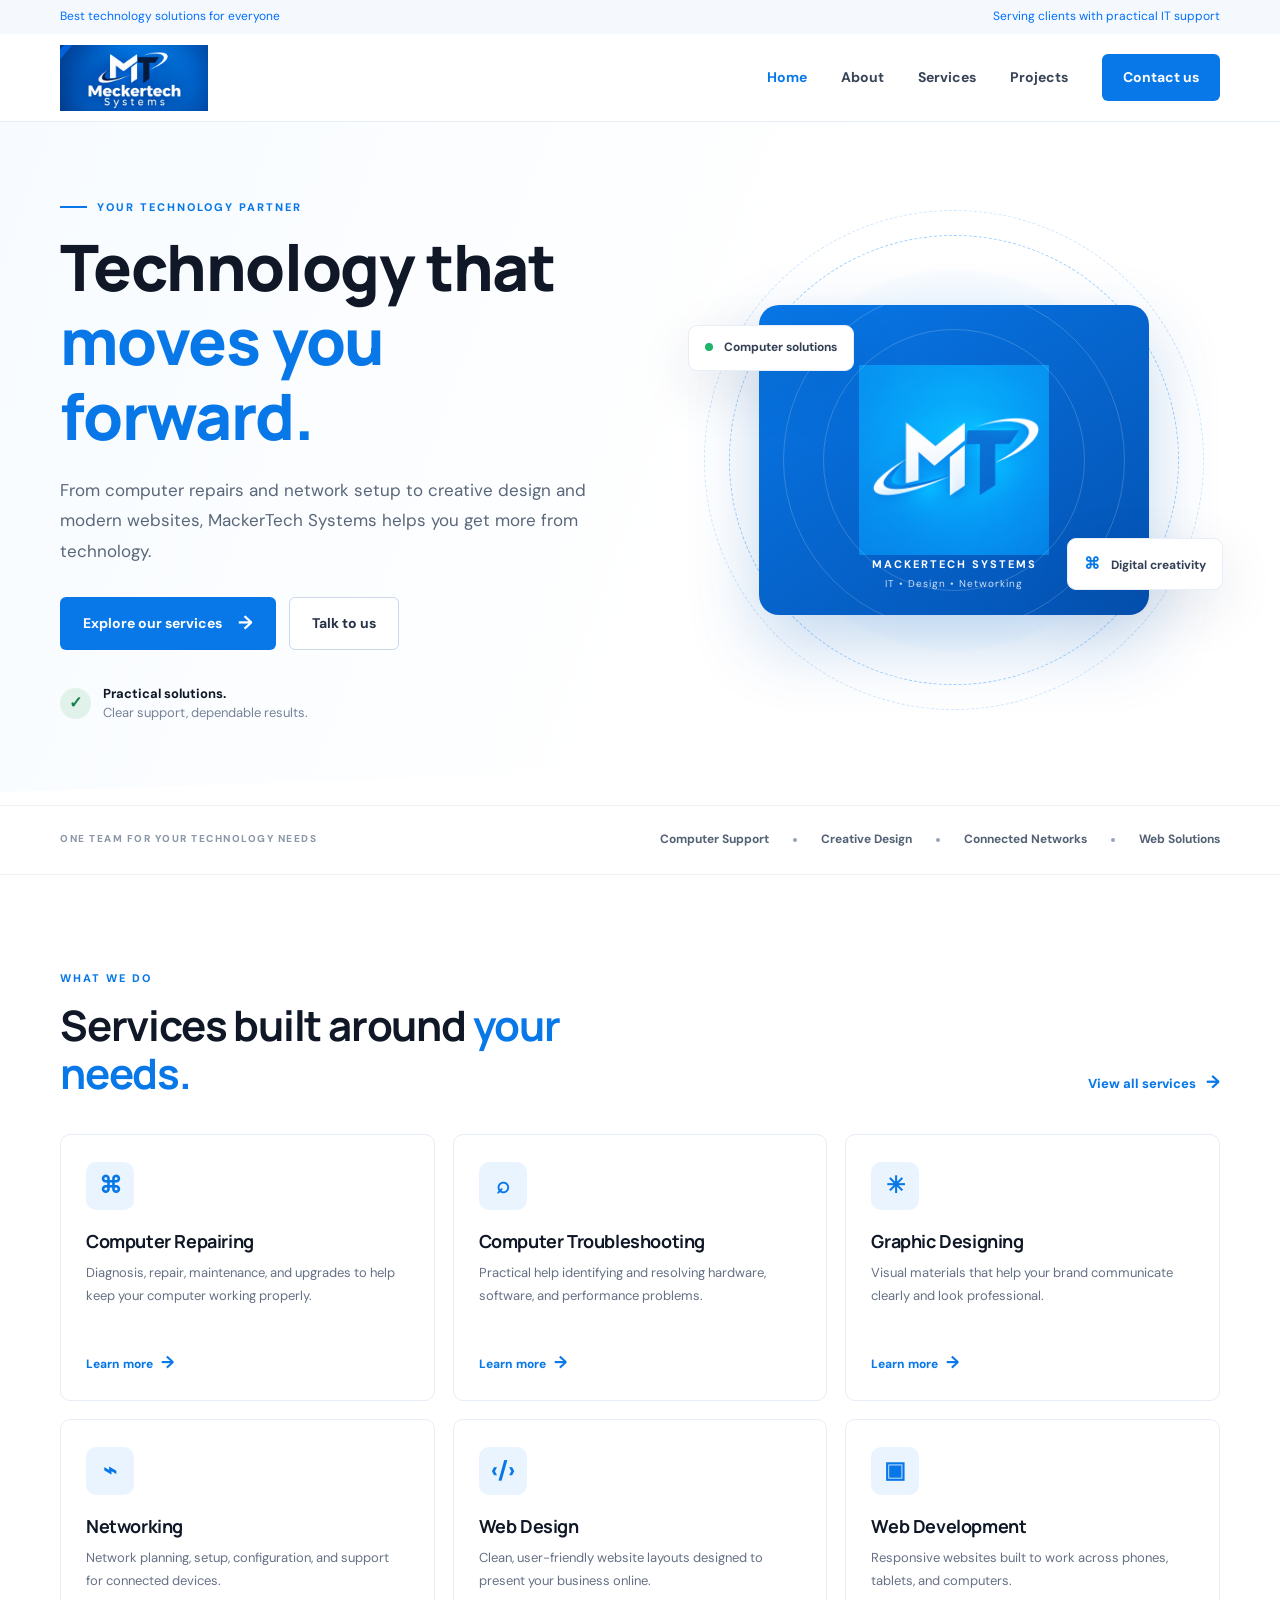
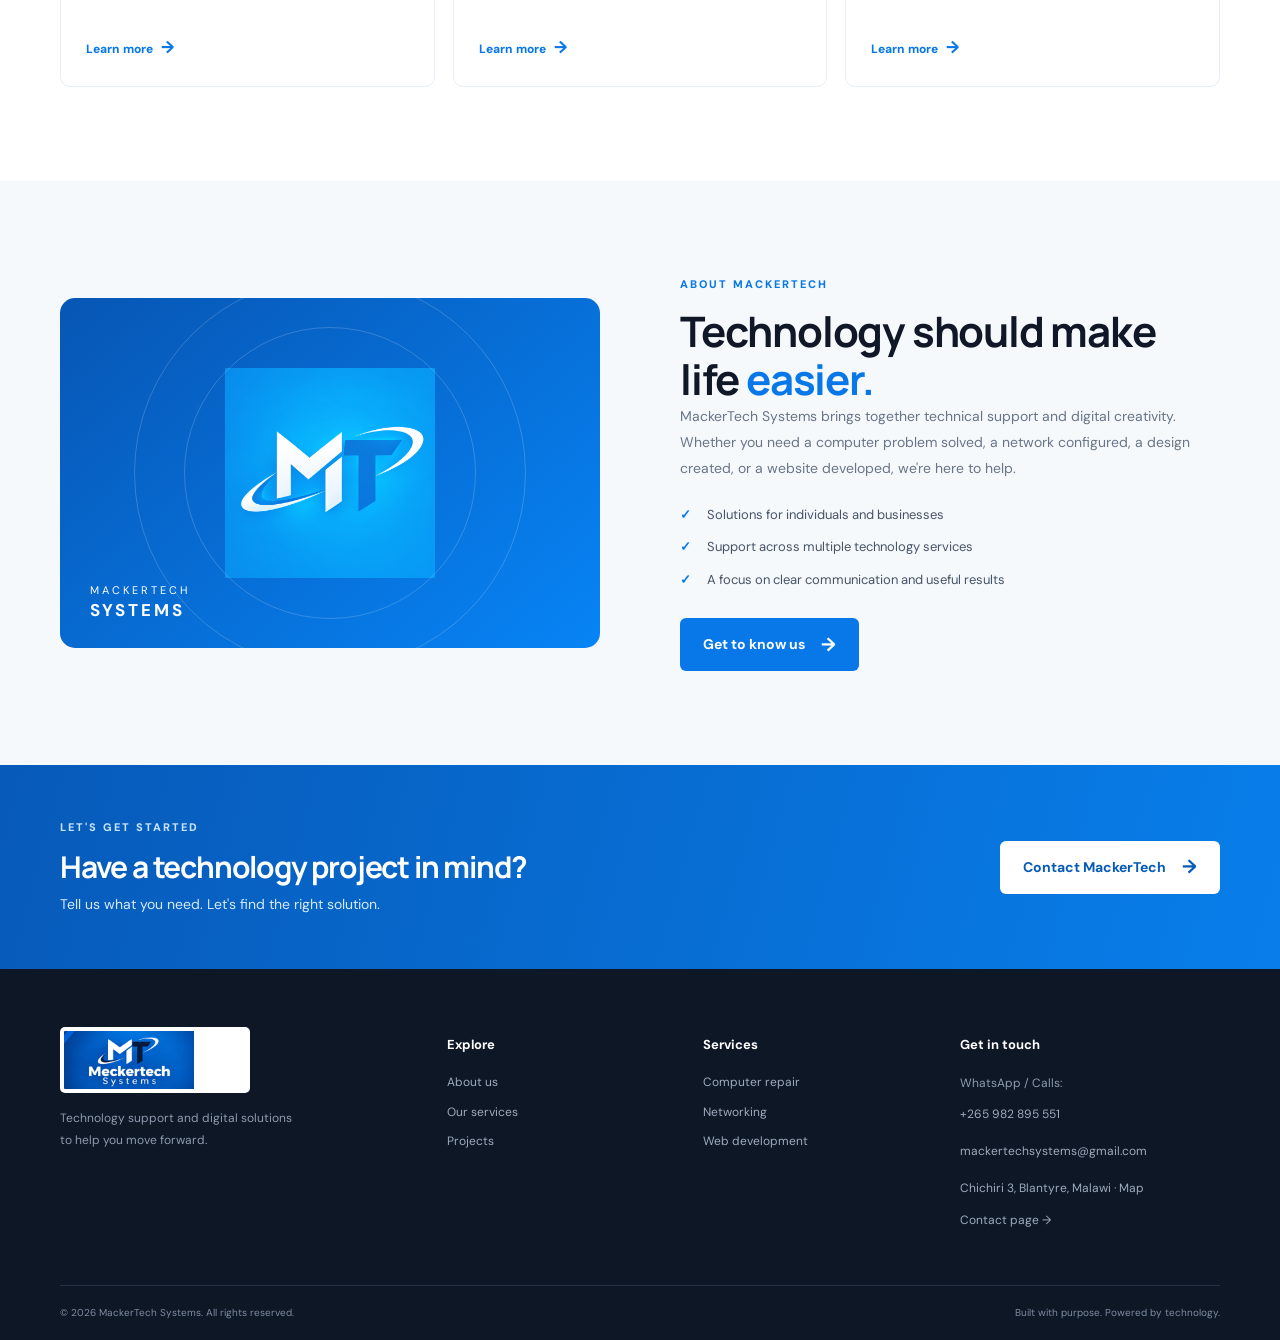
==== commit fd23d5be: "adding a new feature to the index.html file" ====
--- a/index.html
+++ b/index.html
@@ -11,7 +11,7 @@
   <script src="js/main.js" defer></script>
 </head>
 <body>
-  <div class="top-strip"><div class="container top-strip-inner"><span style="color: #016ffd;">Best technology solutions for everyone</span><span>Serving clients with practical IT support</span></div></div>
+  <div class="top-strip"><div class="container top-strip-inner"><span style="color: #016ffd;">Best technology solutions for everyone</span><span style="color: #016ffd;">Serving clients with practical IT support</span></div></div>
   <header class="site-header">
     <div class="container nav-wrap">
       <a class="brand" href="index.html" aria-label="MackerTech Systems home"><img src="assets/mackertech-full-logo.png" alt="MackerTech Systems logo"></a>
